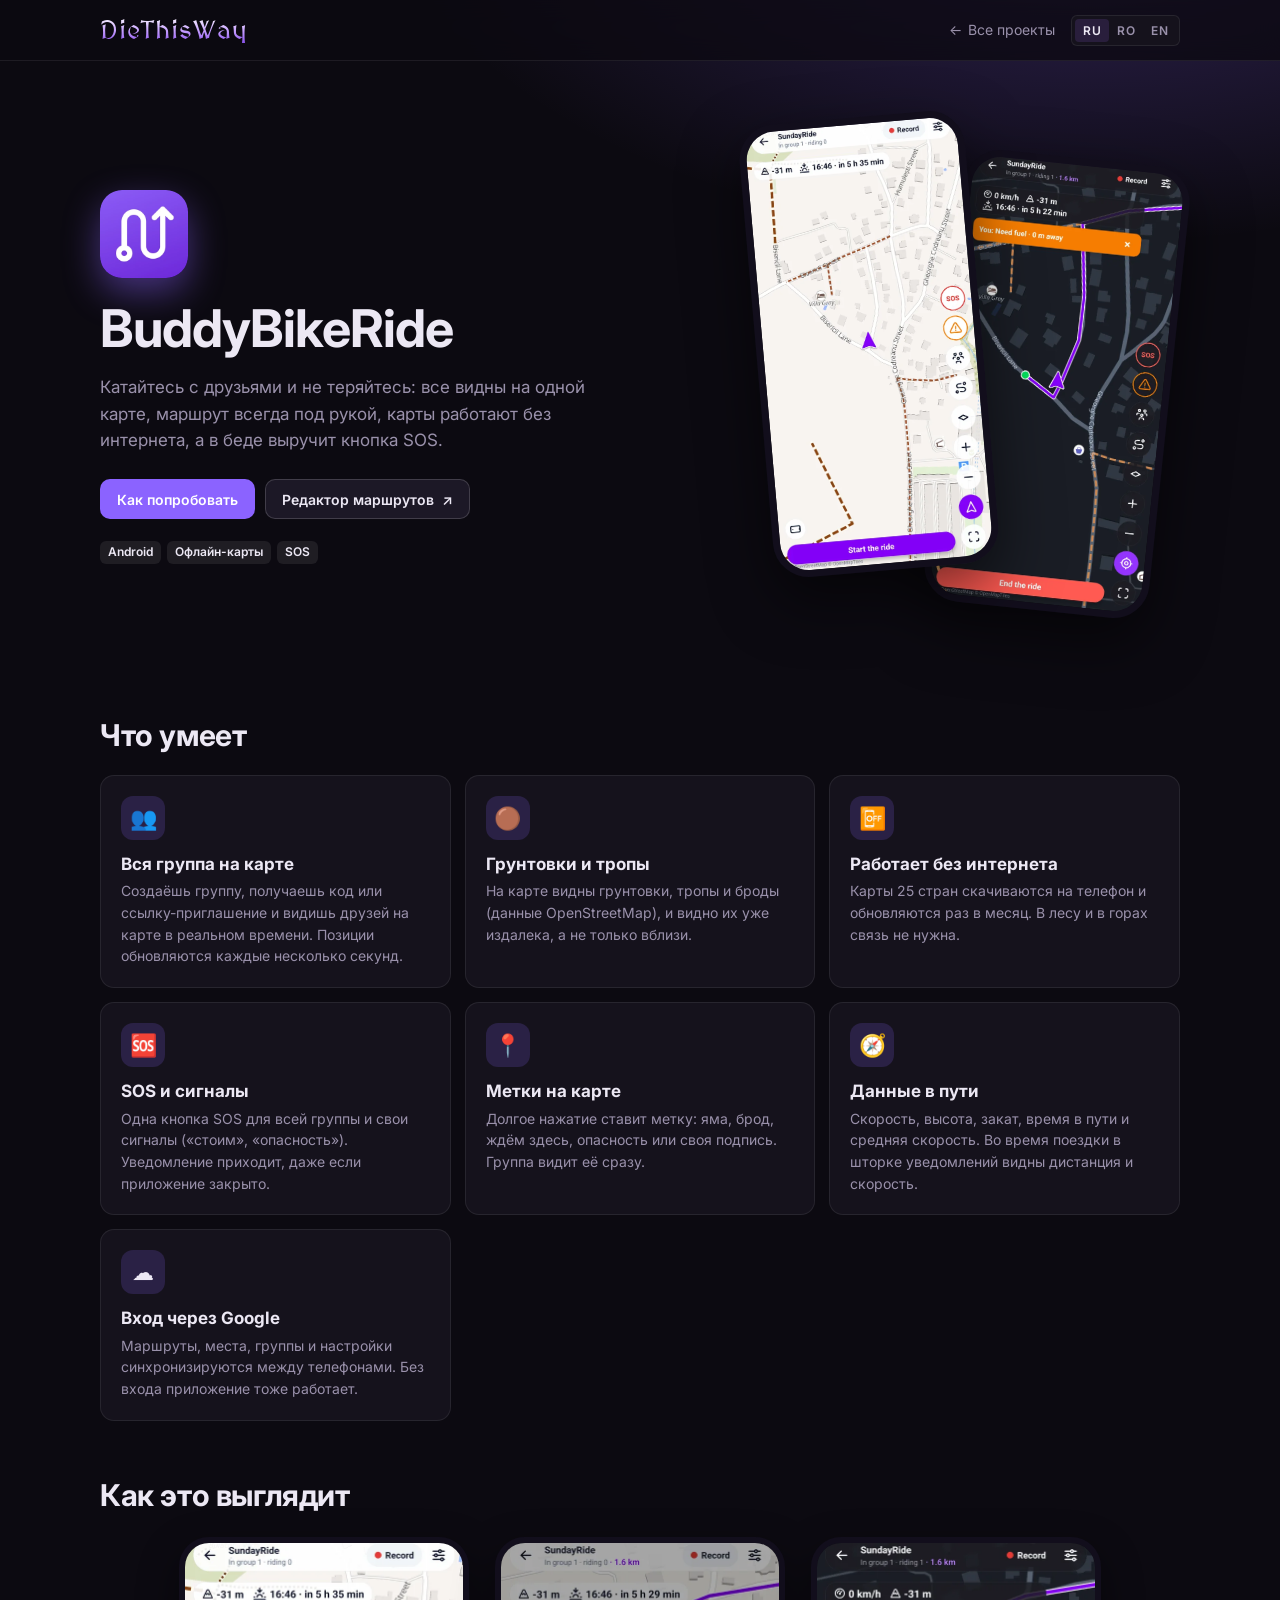
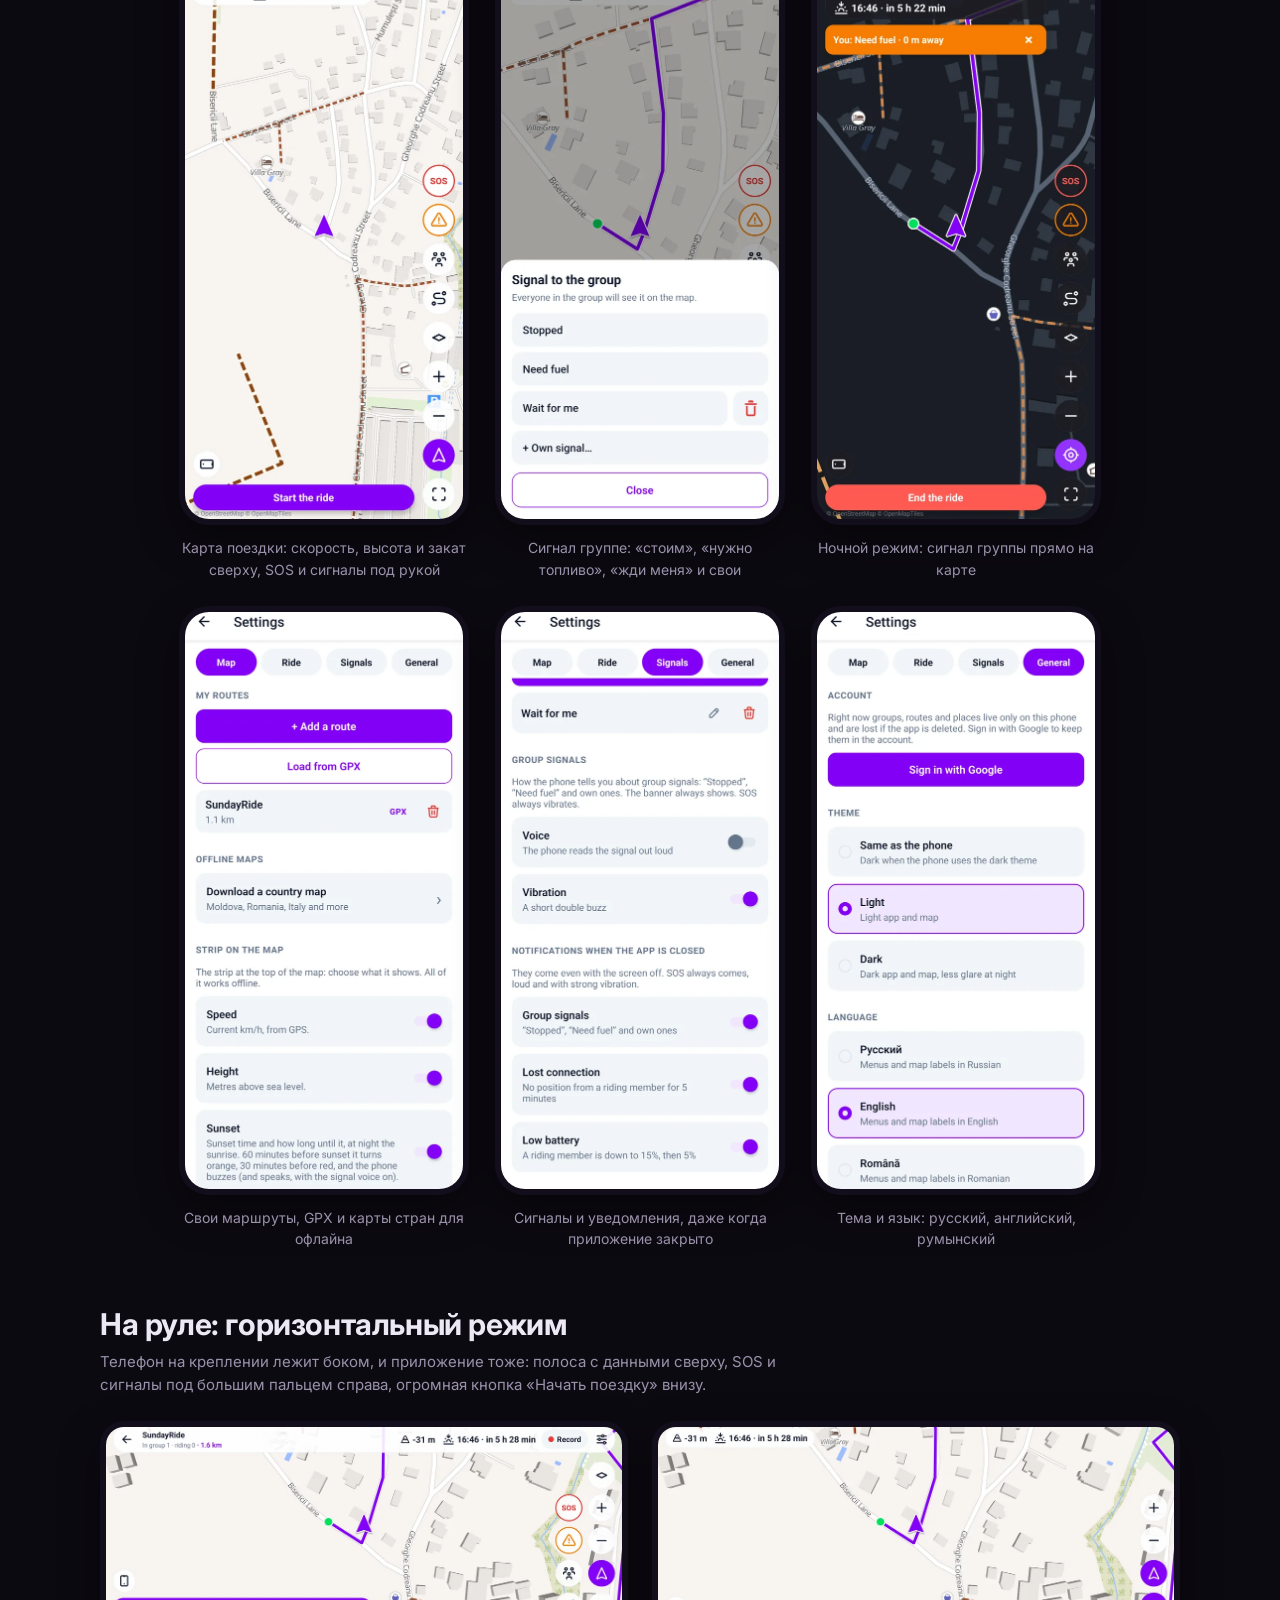
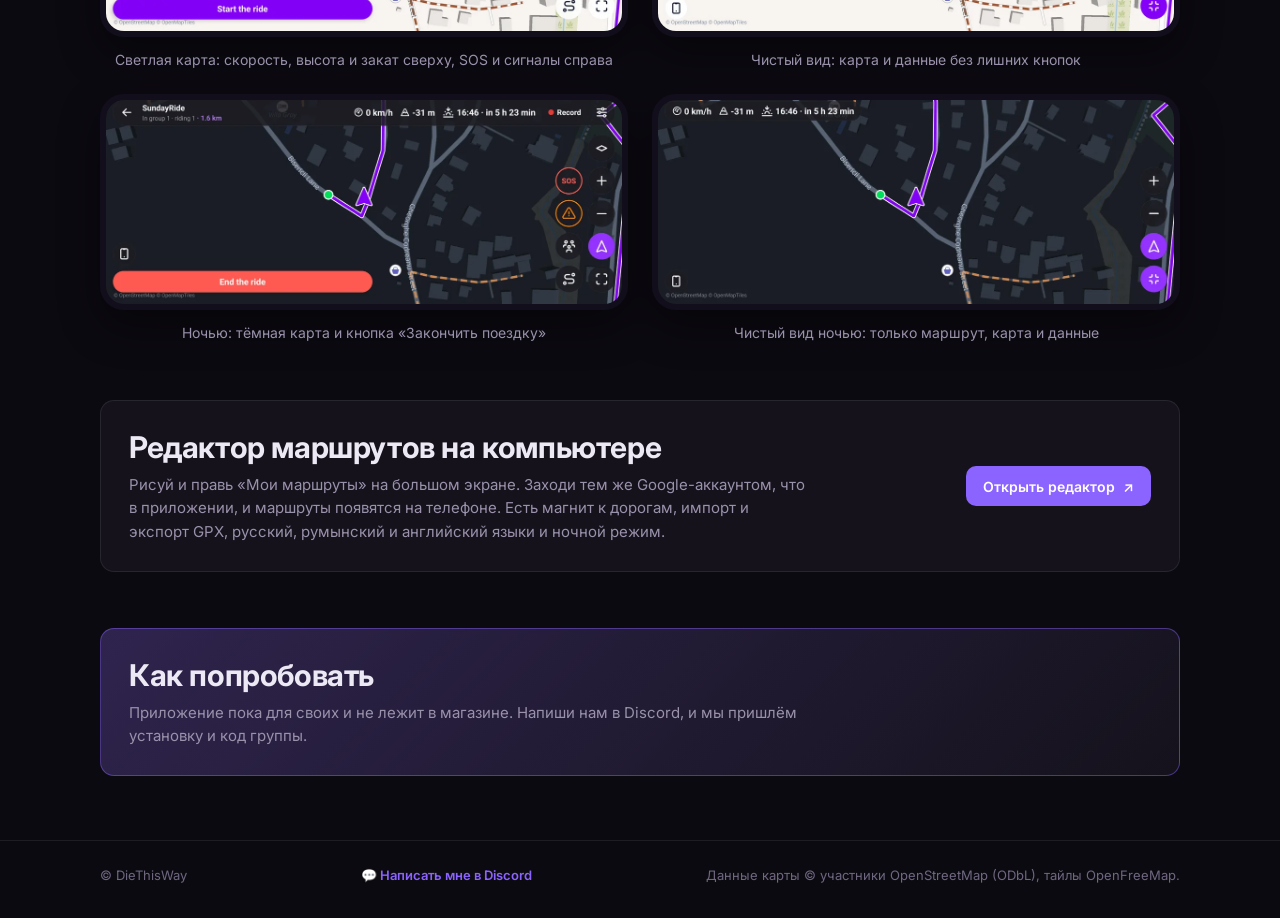
==== buddybikeride.html @ bca524d3 "Projects site: Hamster Massacre and BuddyBikeRide Co-Authored-By: Claude Sonnet 5.5 <noreply@anthrop" ====
<!doctype html>
<html lang="ru">
<head>
    <meta charset="utf-8">
    <meta name="viewport" content="width=device-width, initial-scale=1">
    <title>BuddyBikeRide</title>
    <meta name="description" content="BuddyBikeRide — приложение для групповых поездок на байке: друзья на одной карте с грунтовками, маршрутами, офлайн-картами и SOS.">
    <meta name="theme-color" content="#0c0a11">
    <meta property="og:title" content="BuddyBikeRide">
    <meta property="og:description" content="Групповые поездки на байке: все на одной карте, грунтовки, маршруты, офлайн-карты и SOS.">
    <meta property="og:image" content="https://diethisway.github.io/img/bbr/cover.webp">
    <link rel="icon" href="/img/bbr/icon.webp" type="image/webp">
    <link rel="preconnect" href="https://fonts.googleapis.com">
    <link rel="preconnect" href="https://fonts.gstatic.com" crossorigin>
    <link rel="stylesheet" href="https://fonts.googleapis.com/css2?family=Inter:wght@400;600;700&family=MedievalSharp&display=swap">
    <link rel="stylesheet" href="/css/site.css">
    <link rel="stylesheet" href="/css/project.css">
    <script src="/js/common.js" defer></script>
    <script src="/js/ro.js" defer></script>
    <script src="/js/bbr.js" defer></script>
</head>
<body class="project" style="--project-accent:#8b63ff">
    <header class="site-header">
        <div class="page">
            <a class="brand" href="/">DieThisWay</a>
            <nav class="header-nav" aria-label="Навигация" data-i18n-aria="ariaNav">
                <a class="back-link" href="/" aria-label="Все проекты" data-i18n-aria="backToProjects"><span aria-hidden="true">←</span> <span data-i18n="backToProjects">Все проекты</span></a>
                <div class="lang-switch" role="group" aria-label="Язык" data-i18n-aria="ariaLang">
                    <button type="button" data-lang="ru">RU</button>
                    <button type="button" data-lang="ro">RO</button>
                    <button type="button" data-lang="en">EN</button>
                </div>
            </nav>
        </div>
    </header>

    <main>
        <section class="page bbr-hero">
            <div class="hero-copy">
                <img class="app-icon" src="/img/bbr/icon.webp" width="88" height="88" alt="">
                <h1>BuddyBikeRide</h1>
                <p class="hero-lead" data-i18n="bbrLead">Катайтесь с друзьями и не теряйтесь: все видны на одной карте, маршрут всегда под рукой, карты работают без интернета, а в беде выручит кнопка SOS.</p>
                <div class="hero-actions">
                    <a class="btn btn-primary" href="#get" data-i18n="bbrTry">Как попробовать</a>
                    <a class="btn" href="https://diethisway.github.io/BuddyBikeRide-maps/editor/" target="_blank" rel="noopener"><span data-i18n="bbrEditorBtn">Редактор маршрутов</span> <span aria-hidden="true">↗</span></a>
                </div>
                <div class="chips" id="heroChips"></div>
            </div>
            <div class="hero-shots" aria-hidden="true">
                <img class="phone phone-back" src="/img/bbr/s-night.webp" alt="" width="560" height="1161">
                <img class="phone phone-front" src="/img/bbr/s-map.webp" alt="" width="560" height="1161">
            </div>
        </section>

        <section class="page bbr-section" aria-labelledby="featuresTitle">
            <h2 id="featuresTitle" data-i18n="bbrFeatures">Что умеет</h2>
            <div class="features" id="features"></div>
        </section>

        <section class="page bbr-section" aria-labelledby="shotsTitle">
            <h2 id="shotsTitle" data-i18n="bbrShots">Как это выглядит</h2>
            <div class="gallery" id="gallery"></div>
        </section>

        <section class="page bbr-section" aria-labelledby="landscapeTitle">
            <h2 id="landscapeTitle" data-i18n="bbrLandscape">На руле: горизонтальный режим</h2>
            <p class="section-lead" data-i18n="bbrLandscapeText">Телефон на креплении лежит боком, и приложение тоже: полоса с данными сверху, SOS и сигналы под большим пальцем справа, огромная кнопка «Начать поездку» внизу.</p>
            <div class="landscape" id="landscape"></div>
        </section>

        <section class="page bbr-section" aria-labelledby="editorTitle">
            <div class="callout">
                <div>
                    <h2 id="editorTitle" data-i18n="bbrEditorTitle">Редактор маршрутов на компьютере</h2>
                    <p data-i18n="bbrEditorText">Рисуй и правь «Мои маршруты» на большом экране. Заходи тем же Google-аккаунтом, что в приложении, и маршруты появятся на телефоне. Есть магнит к дорогам, импорт и экспорт GPX, русский, румынский и английский языки и ночной режим.</p>
                </div>
                <a class="btn btn-primary" href="https://diethisway.github.io/BuddyBikeRide-maps/editor/" target="_blank" rel="noopener"><span data-i18n="bbrEditorOpen">Открыть редактор</span> <span aria-hidden="true">↗</span></a>
            </div>
        </section>

        <section class="page bbr-section" id="get" aria-labelledby="getTitle">
            <div class="callout callout--accent">
                <div>
                    <h2 id="getTitle" data-i18n="bbrGetTitle">Как попробовать</h2>
                    <p data-i18n="bbrGetText">Приложение пока для своих и не лежит в магазине. Напиши нам в Discord, и мы пришлём установку и код группы.</p>
                </div>
            </div>
        </section>
    </main>

    <footer class="site-footer">
        <div class="page">
            <span>© DieThisWay</span>
            <button type="button" class="footer-link" data-discord data-i18n="writeMe">💬 Написать мне в Discord</button>
            <span data-i18n="bbrCredits">Данные карты © участники OpenStreetMap (ODbL), тайлы OpenFreeMap.</span>
        </div>
    </footer>
</body>
</html>
---- css/site.css ----
/* ========== Tokens ========== */
:root {
    color-scheme: dark;

    --bg: #0c0a11;
    --surface: #15121c;
    --surface-2: #1c1826;
    --surface-3: #252033;
    --border: rgba(255, 255, 255, 0.08);
    --border-strong: rgba(255, 255, 255, 0.16);

    --text: #ece8f4;
    --text-muted: #9a91ab;
    --text-faint: #6f6780;

    --accent: #a66bff;
    --accent-strong: #7c45e0;
    --accent-soft: rgba(166, 107, 255, 0.14);

    --ok: #3ccf7e;
    --warn: #f2c14e;
    --err: #ef5b5b;

    --radius-lg: 14px;
    --radius: 10px;
    --radius-sm: 6px;

    --font-ui: "Inter", system-ui, -apple-system, "Segoe UI", Roboto, sans-serif;
    --font-brand: "MedievalSharp", Georgia, serif;

    --page-width: 1120px;
    --ease: cubic-bezier(0.2, 0.7, 0.2, 1);
}

/* Cross-document page transitions: the card cover morphs into the game page header. */
@view-transition {
    navigation: auto;
}

::view-transition-old(root),
::view-transition-new(root) {
    animation-duration: 280ms;
}

@media (prefers-reduced-motion: reduce) {
    @view-transition {
        navigation: none;
    }

    *,
    *::before,
    *::after {
        animation-duration: 0.01ms !important;
        transition-duration: 0.01ms !important;
    }
}

/* ========== Base ========== */
*,
*::before,
*::after {
    box-sizing: border-box;
}

html {
    scrollbar-color: rgba(166, 107, 255, 0.45) transparent;
    scrollbar-width: thin;
}

body {
    margin: 0;
    min-height: 100vh;
    font: 400 15px/1.55 var(--font-ui);
    color: var(--text);
    background:
        radial-gradient(1100px 520px at 50% -180px, rgba(124, 69, 224, 0.22), transparent 70%),
        var(--bg);
    -webkit-font-smoothing: antialiased;
}

a {
    color: inherit;
}

h1,
h2,
h3 {
    margin: 0;
    line-height: 1.2;
    font-weight: 700;
}

p {
    margin: 0;
}

:focus-visible {
    outline: 2px solid var(--accent);
    outline-offset: 3px;
    border-radius: var(--radius-sm);
}

.visually-hidden {
    position: absolute;
    width: 1px;
    height: 1px;
    overflow: hidden;
    clip: rect(0 0 0 0);
    white-space: nowrap;
}

.page {
    width: 100%;
    max-width: var(--page-width);
    margin: 0 auto;
    padding: 0 20px;
}

/* ========== Header ========== */
.site-header {
    position: sticky;
    top: 0;
    z-index: 10;
    background: rgba(12, 10, 17, 0.78);
    backdrop-filter: blur(12px);
    -webkit-backdrop-filter: blur(12px);
    border-bottom: 1px solid var(--border);
    view-transition-name: site-header;
}

.site-header .page {
    display: flex;
    align-items: center;
    gap: 16px;
    height: 60px;
}

.brand {
    font: 400 26px/1 var(--font-brand);
    letter-spacing: 1px;
    text-decoration: none;
    background: linear-gradient(180deg, #f3eaff 10%, #c39bff 55%, #8a52ea 100%);
    -webkit-background-clip: text;
    background-clip: text;
    color: transparent;
}

.header-nav {
    margin-left: auto;
    display: flex;
    align-items: center;
    gap: 6px;
}

.back-link {
    display: inline-flex;
    align-items: center;
    gap: 6px;
    padding: 6px 10px;
    border-radius: var(--radius-sm);
    color: var(--text-muted);
    font-size: 14px;
    text-decoration: none;
}

.back-link:hover {
    color: var(--text);
    background: var(--surface-2);
}

.lang-switch {
    display: inline-flex;
    padding: 3px;
    border: 1px solid var(--border);
    border-radius: var(--radius-sm);
    background: var(--surface);
}

.lang-switch button {
    border: 0;
    padding: 4px 8px;
    border-radius: 4px;
    background: transparent;
    color: var(--text-muted);
    font: 600 12px var(--font-ui);
    letter-spacing: 0.5px;
    cursor: pointer;
}

.lang-switch button[aria-pressed="true"] {
    background: var(--accent-soft);
    color: var(--text);
}

/* ========== Status ========== */
.status {
    display: inline-flex;
    align-items: center;
    gap: 8px;
    font-size: 13px;
    font-weight: 600;
    color: var(--text-muted);
}

.status-dot {
    position: relative;
    width: 8px;
    height: 8px;
    border-radius: 50%;
    background: var(--text-faint);
    flex: none;
}

.status[data-state="online"] {
    color: var(--ok);
}

.status[data-state="online"] .status-dot {
    background: var(--ok);
}

.status[data-state="online"] .status-dot::after {
    content: "";
    position: absolute;
    inset: -4px;
    border-radius: 50%;
    border: 2px solid var(--ok);
    opacity: 0;
    animation: ping 2.4s var(--ease) infinite;
}

.status[data-state="starting"] {
    color: var(--warn);
}

.status[data-state="starting"] .status-dot {
    background: var(--warn);
}

.status[data-state="offline"] {
    color: var(--err);
}

.status[data-state="offline"] .status-dot {
    background: var(--err);
}

@keyframes ping {
    0% {
        transform: scale(0.6);
        opacity: 0.7;
    }

    80%,
    100% {
        transform: scale(1.8);
        opacity: 0;
    }
}

.pill {
    display: inline-flex;
    align-items: center;
    padding: 5px 10px;
    border-radius: 999px;
    background: rgba(12, 10, 17, 0.72);
    border: 1px solid var(--border);
    backdrop-filter: blur(6px);
    -webkit-backdrop-filter: blur(6px);
}

.chip {
    display: inline-block;
    padding: 2px 8px;
    border-radius: var(--radius-sm);
    background: rgba(255, 255, 255, 0.08);
    color: var(--text);
    font-size: 12px;
    font-weight: 600;
}

/* ========== Buttons ========== */
.btn {
    display: inline-flex;
    align-items: center;
    justify-content: center;
    gap: 8px;
    height: 40px;
    padding: 0 16px;
    border-radius: var(--radius);
    border: 1px solid var(--border-strong);
    background: var(--surface-2);
    color: var(--text);
    font: 600 14px var(--font-ui);
    text-decoration: none;
    cursor: pointer;
    transition: background 150ms, border-color 150ms, transform 150ms var(--ease);
}

.btn:hover {
    background: var(--surface-3);
    border-color: rgba(255, 255, 255, 0.24);
}

.btn:active {
    transform: translateY(1px);
}

.btn-primary {
    background: var(--accent-strong);
    border-color: transparent;
    color: #fff;
}

.btn-primary:hover {
    background: #8b55ec;
    border-color: transparent;
}

/* ========== Footer ========== */
.site-footer {
    margin-top: 64px;
    padding: 24px 0 32px;
    border-top: 1px solid var(--border);
    color: var(--text-faint);
    font-size: 13px;
}

.site-footer .page {
    display: flex;
    flex-wrap: wrap;
    gap: 8px 24px;
    justify-content: space-between;
}

/* ========== Shared states ========== */
.skeleton {
    background: linear-gradient(90deg, var(--surface-2), var(--surface-3), var(--surface-2));
    background-size: 200% 100%;
    animation: shimmer 1.4s linear infinite;
    border-radius: var(--radius-sm);
}

@keyframes shimmer {
    to {
        background-position: -200% 0;
    }
}

.empty {
    padding: 32px 16px;
    text-align: center;
    color: var(--text-muted);
}

@media (max-width: 480px) {
    /* the arrow alone is enough next to the logo on phones */
    .back-link [data-i18n] {
        position: absolute;
        width: 1px;
        height: 1px;
        overflow: hidden;
        clip: rect(0 0 0 0);
    }

    .back-link {
        font-size: 18px;
    }
}

/* ========== Header account ========== */
.header-account {
    display: inline-flex;
    align-items: center;
    gap: 2px;
}

.header-link {
    padding: 6px 10px;
    border: 0;
    border-radius: var(--radius-sm);
    background: none;
    color: var(--text-muted);
    font: 600 14px var(--font-ui);
    text-decoration: none;
    cursor: pointer;
}

.header-link:hover {
    color: var(--text);
    background: var(--surface-2);
}

.header-user {
    color: var(--accent);
}

.header-user::before {
    content: "";
    display: inline-block;
    width: 8px;
    height: 8px;
    margin-right: 8px;
    border-radius: 50%;
    background: var(--accent);
    vertical-align: middle;
}

/* ========== Toast ========== */
.toast {
    position: fixed;
    left: 50%;
    bottom: 24px;
    z-index: 50;
    padding: 10px 16px;
    border: 1px solid color-mix(in srgb, var(--ok) 45%, transparent);
    border-radius: var(--radius);
    background: var(--surface-2);
    color: var(--text);
    font-size: 14px;
    font-weight: 600;
    box-shadow: 0 12px 32px rgba(0, 0, 0, 0.5);
    transform: translate(-50%, 16px);
    opacity: 0;
    pointer-events: none;
    transition: opacity 200ms, transform 200ms var(--ease);
}

.toast--visible {
    opacity: 1;
    transform: translate(-50%, 0);
}

/* ========== Phone menu (built by common.js) ========== */
.menu-toggle,
.header-menu {
    display: none;
}

@media (max-width: 640px) {
    .site-header .page {
        gap: 10px;
    }

    .brand {
        font-size: 22px;
        white-space: nowrap;
    }

    .header-nav {
        gap: 8px;
    }

    .menu-toggle {
        display: inline-grid;
        place-items: center;
        width: 40px;
        height: 40px;
        padding: 0;
        border: 1px solid var(--border-strong);
        border-radius: var(--radius);
        background: var(--surface-2);
        color: var(--text);
        cursor: pointer;
    }

    /* three bars that turn into a cross */
    .menu-toggle-bars,
    .menu-toggle-bars::before,
    .menu-toggle-bars::after {
        display: block;
        width: 18px;
        height: 2px;
        border-radius: 1px;
        background: currentColor;
        transition: transform 200ms var(--ease), background 200ms;
    }

    .menu-toggle-bars {
        position: relative;
    }

    .menu-toggle-bars::before,
    .menu-toggle-bars::after {
        content: "";
        position: absolute;
        left: 0;
    }

    .menu-toggle-bars::before { top: -6px; }
    .menu-toggle-bars::after { top: 6px; }

    .menu-open .menu-toggle-bars { background: transparent; }
    .menu-open .menu-toggle-bars::before { transform: translateY(6px) rotate(45deg); }
    .menu-open .menu-toggle-bars::after { transform: translateY(-6px) rotate(-45deg); }

    .header-menu:not([hidden]) {
        display: block;
        border-top: 1px solid var(--border);
        background: rgba(12, 10, 17, 0.96);
        animation: menu-in 180ms var(--ease);
    }

    .site-header .header-menu .page {
        height: auto;
        display: flex;
        flex-direction: column;
        align-items: stretch;
        gap: 4px;
        padding-top: 10px;
        padding-bottom: 14px;
    }

    .header-menu .back-link,
    .header-menu .header-link {
        width: 100%;
        padding: 12px 10px;
        font-size: 16px;
        text-align: left;
    }

    /* the label is hidden next to the logo on small screens; in the menu it's needed */
    .header-menu .back-link [data-i18n] {
        position: static;
        width: auto;
        height: auto;
        overflow: visible;
        clip: auto;
    }

    .header-menu .header-account {
        display: flex;
        flex-direction: column;
        align-items: stretch;
        gap: 2px;
        border-top: 1px solid var(--border);
        padding-top: 4px;
    }

    .header-menu .lang-switch {
        align-self: flex-start;
        margin: 8px 10px 0;
    }

    .header-menu .lang-switch button {
        padding: 8px 16px;
        font-size: 14px;
    }
}

@keyframes menu-in {
    from { opacity: 0; transform: translateY(-6px); }
}

@media (max-width: 400px) {
    .page {
        padding: 0 12px;
    }
}

/* ========== Cursor light (common.js sets --mx/--my) ==========
   Lives under everything: opaque cards cover it, so it only shows on the page background. */
body::before {
    content: "";
    position: fixed;
    inset: 0;
    z-index: -1;
    pointer-events: none;
    background: radial-gradient(520px circle at var(--mx, 50%) var(--my, -400px),
        rgba(166, 107, 255, 0.16), rgba(124, 69, 224, 0.06) 40%, transparent 70%);
    opacity: 0;
    transition: opacity 400ms ease;
}

html.cursor-light body::before {
    opacity: 1;
}

/* ========== Account switcher (header) ========== */
.account-menu {
    position: relative;
}

.account-panel {
    position: absolute;
    top: calc(100% + 8px);
    right: 0;
    z-index: 30;
    min-width: 230px;
    padding: 6px;
    border: 1px solid var(--border-strong);
    border-radius: var(--radius);
    background: var(--surface-2);
    box-shadow: 0 16px 40px rgba(0, 0, 0, 0.55);
}

.account-list {
    margin: 0;
    padding: 0;
    list-style: none;
}

.account-row {
    display: flex;
    align-items: center;
    border-radius: var(--radius-sm);
}

.account-row:hover {
    background: var(--surface-3);
}

.account-item,
.account-forget {
    border: 0;
    background: none;
    color: var(--text);
    font: 600 14px var(--font-ui);
    cursor: pointer;
}

.account-item {
    flex: 1;
    padding: 9px 10px;
    text-align: left;
}

.is-current .account-item {
    color: var(--accent);
    cursor: default;
}

.account-forget {
    padding: 6px 10px;
    color: var(--text-faint);
    font-size: 18px;
    line-height: 1;
}

.account-forget:hover {
    color: var(--err);
}

.account-add {
    display: block;
    margin-top: 4px;
    padding: 9px 10px;
    border-top: 1px solid var(--border);
    color: var(--text-muted);
    font-size: 14px;
    font-weight: 600;
    text-decoration: none;
}

.account-add:hover {
    color: var(--text);
}

@media (max-width: 640px) {
    .header-menu .account-menu {
        width: 100%;
    }

    .header-menu .account-panel {
        position: static;
        margin: 4px 0 6px;
        box-shadow: none;
    }
}

/* ========== Footer: write to me ========== */
.footer-link {
    padding: 0;
    border: 0;
    background: none;
    color: var(--accent);
    font: 600 13px var(--font-ui);
    cursor: pointer;
}

.footer-link:hover {
    color: var(--text);
    text-decoration: underline;
}
---- css/project.css ----
/* Project presentation pages (BuddyBikeRide): hero, feature cards, screenshots, call-outs. */
body.project {
    --accent: var(--project-accent, #a66bff);
    background:
        radial-gradient(1000px 520px at 85% -120px, color-mix(in srgb, var(--project-accent) 30%, transparent), transparent 70%),
        var(--bg);
}

main {
    overflow-x: clip;
}

/* ========== Hero ========== */
.bbr-hero {
    display: grid;
    grid-template-columns: minmax(0, 1.1fr) minmax(0, 0.9fr);
    gap: 32px;
    align-items: center;
    padding-top: 56px;
    padding-bottom: 24px;
}

.app-icon {
    display: block;
    border-radius: 22px;
    box-shadow: 0 14px 36px color-mix(in srgb, var(--project-accent) 45%, transparent);
}

.hero-copy h1 {
    margin-top: 20px;
    font-size: clamp(34px, 5vw, 52px);
    letter-spacing: -1px;
}

.hero-lead {
    margin-top: 14px;
    max-width: 520px;
    color: var(--text-muted);
    font-size: 17px;
}

.hero-actions {
    display: flex;
    flex-wrap: wrap;
    gap: 10px;
    margin-top: 26px;
}

.hero-actions .btn-primary {
    background: var(--project-accent);
}

.chips {
    display: flex;
    flex-wrap: wrap;
    gap: 6px;
    margin-top: 22px;
}

/* two phones overlapping, the front one slightly rotated */
.hero-shots {
    position: relative;
    height: 520px;
}

.phone {
    position: absolute;
    width: 48%;
    height: auto;
    border: 7px solid #120e1c;
    border-radius: 36px;
    box-shadow: 0 24px 60px rgba(0, 0, 0, 0.55);
}

.phone-back {
    right: 2%;
    top: 40px;
    transform: rotate(6deg);
}

.phone-front {
    left: 10%;
    top: 0;
    transform: rotate(-5deg);
}

/* ========== Sections ========== */
.bbr-section {
    padding-top: 56px;
}

.bbr-section h2 {
    font-size: clamp(22px, 3vw, 30px);
    letter-spacing: -0.4px;
}

.features {
    display: grid;
    grid-template-columns: repeat(auto-fill, minmax(260px, 1fr));
    gap: 14px;
    margin-top: 22px;
}

.feature {
    padding: 20px;
    border: 1px solid var(--border);
    border-radius: var(--radius-lg);
    background: var(--surface);
}

.feature-icon {
    display: grid;
    place-items: center;
    width: 44px;
    height: 44px;
    border-radius: 12px;
    background: color-mix(in srgb, var(--project-accent) 18%, transparent);
    font-size: 22px;
    line-height: 1;
}

.feature h3 {
    margin-top: 14px;
    font-size: 17px;
}

.feature p {
    margin-top: 6px;
    color: var(--text-muted);
    font-size: 14px;
}

/* ========== Gallery ========== */
.gallery {
    display: grid;
    grid-template-columns: repeat(auto-fit, minmax(200px, 290px));
    justify-content: center;
    gap: 26px;
    margin-top: 24px;
    align-items: start;
}

.gallery figure {
    margin: 0;
}

.gallery img {
    display: block;
    width: 100%;
    height: auto;
    border: 6px solid #120e1c;
    border-radius: 30px;
    box-shadow: 0 16px 40px rgba(0, 0, 0, 0.45);
}

.gallery figcaption {
    margin-top: 12px;
    color: var(--text-muted);
    font-size: 14px;
    text-align: center;
}

/* ========== Call-outs ========== */
.callout {
    display: flex;
    flex-wrap: wrap;
    align-items: center;
    justify-content: space-between;
    gap: 20px;
    padding: 28px;
    border: 1px solid var(--border);
    border-radius: var(--radius-lg);
    background: var(--surface);
}

.callout p {
    margin-top: 8px;
    max-width: 680px;
    color: var(--text-muted);
}

.callout--accent {
    border-color: color-mix(in srgb, var(--project-accent) 45%, transparent);
    background: linear-gradient(135deg, color-mix(in srgb, var(--project-accent) 22%, var(--surface)), var(--surface));
}

.callout .btn-primary {
    background: var(--project-accent);
}

/* ========== Phones ========== */
@media (max-width: 820px) {
    .bbr-hero {
        grid-template-columns: minmax(0, 1fr);
        padding-top: 36px;
    }

    .hero-shots {
        height: 440px;
    }

    .phone {
        width: 50%;
    }

    .phone-front {
        left: 4%;
    }

    .phone-back {
        right: 4%;
    }

    .callout {
        padding: 22px;
    }
}

/* ========== Landscape (handlebar mount) ========== */
.section-lead {
    max-width: 680px;
    margin-top: 8px;
    color: var(--text-muted);
}

.landscape {
    display: grid;
    grid-template-columns: repeat(auto-fit, minmax(min(100%, 420px), 1fr));
    gap: 24px;
    margin-top: 24px;
}

.landscape figure {
    margin: 0;
}

.landscape img {
    display: block;
    width: 100%;
    height: auto;
    border: 6px solid #120e1c;
    border-radius: 24px;
    box-shadow: 0 16px 40px rgba(0, 0, 0, 0.45);
}

.landscape figcaption {
    margin-top: 12px;
    color: var(--text-muted);
    font-size: 14px;
    text-align: center;
}
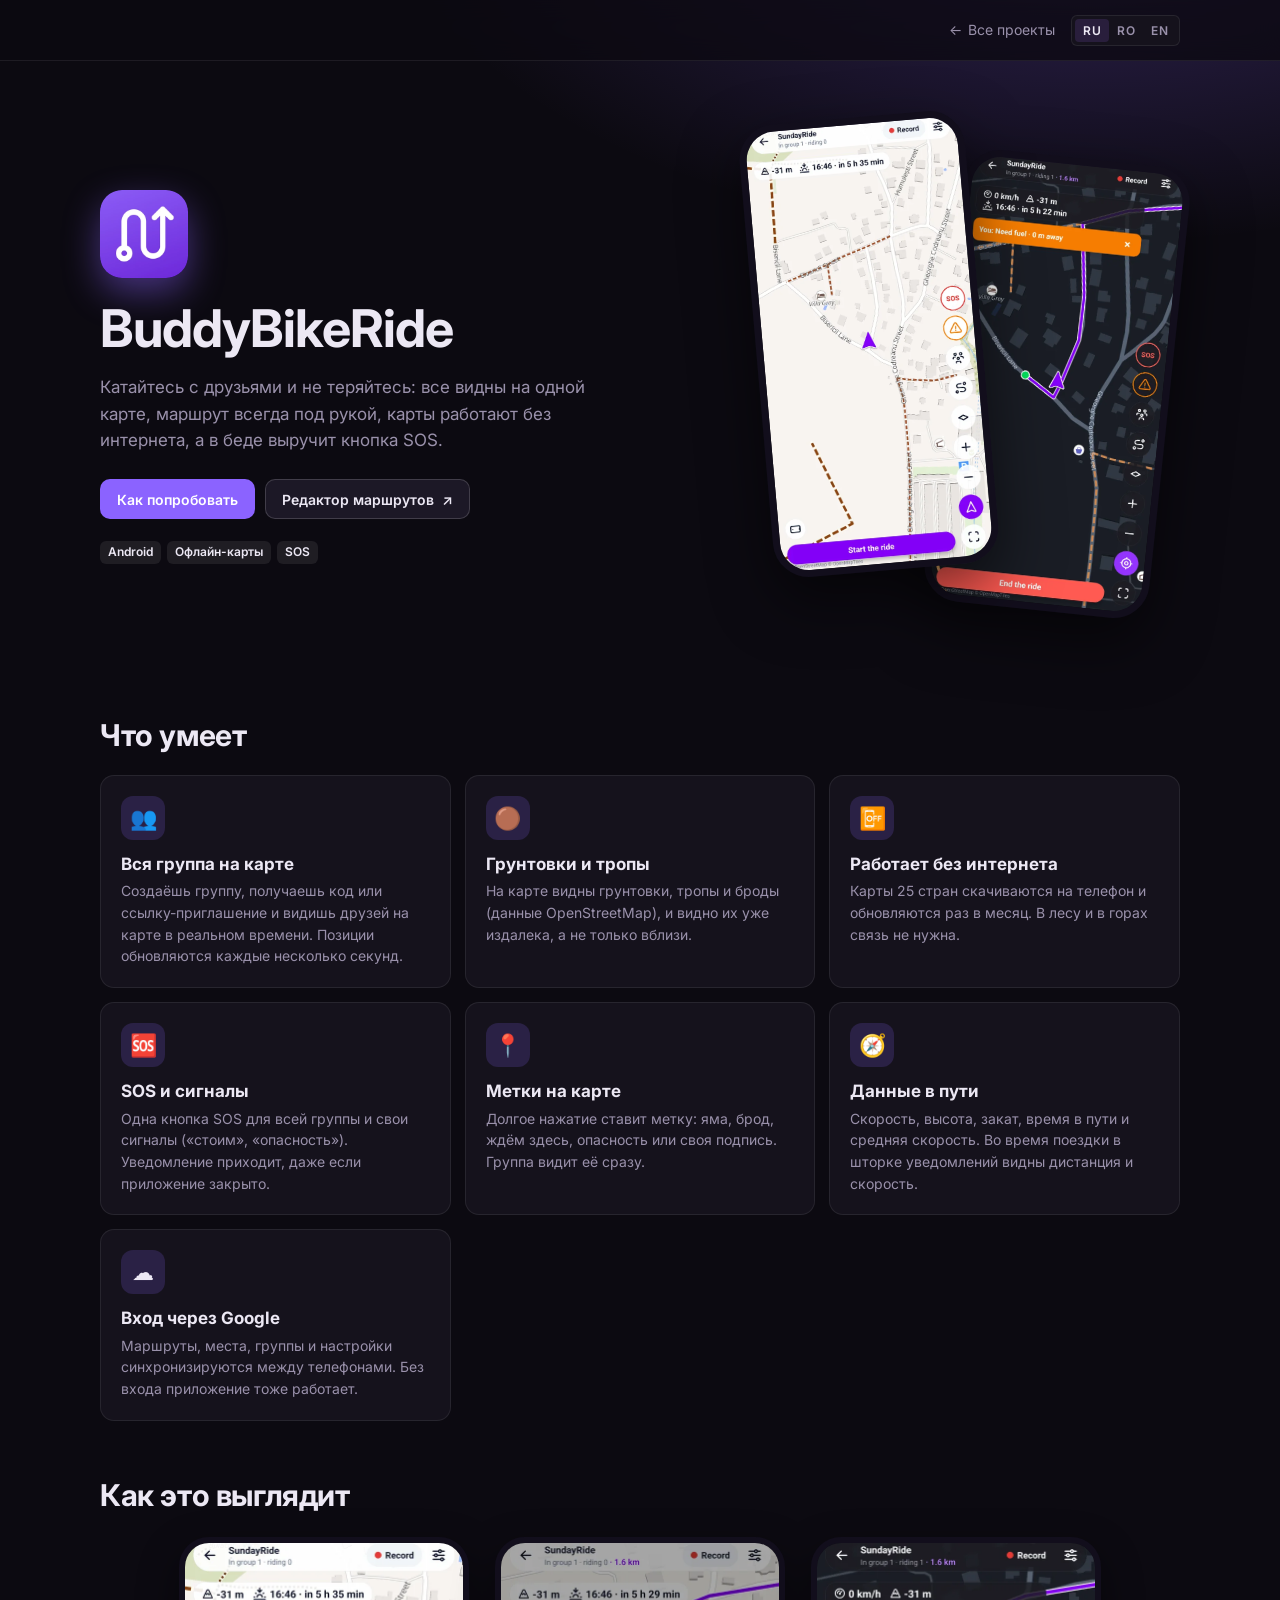
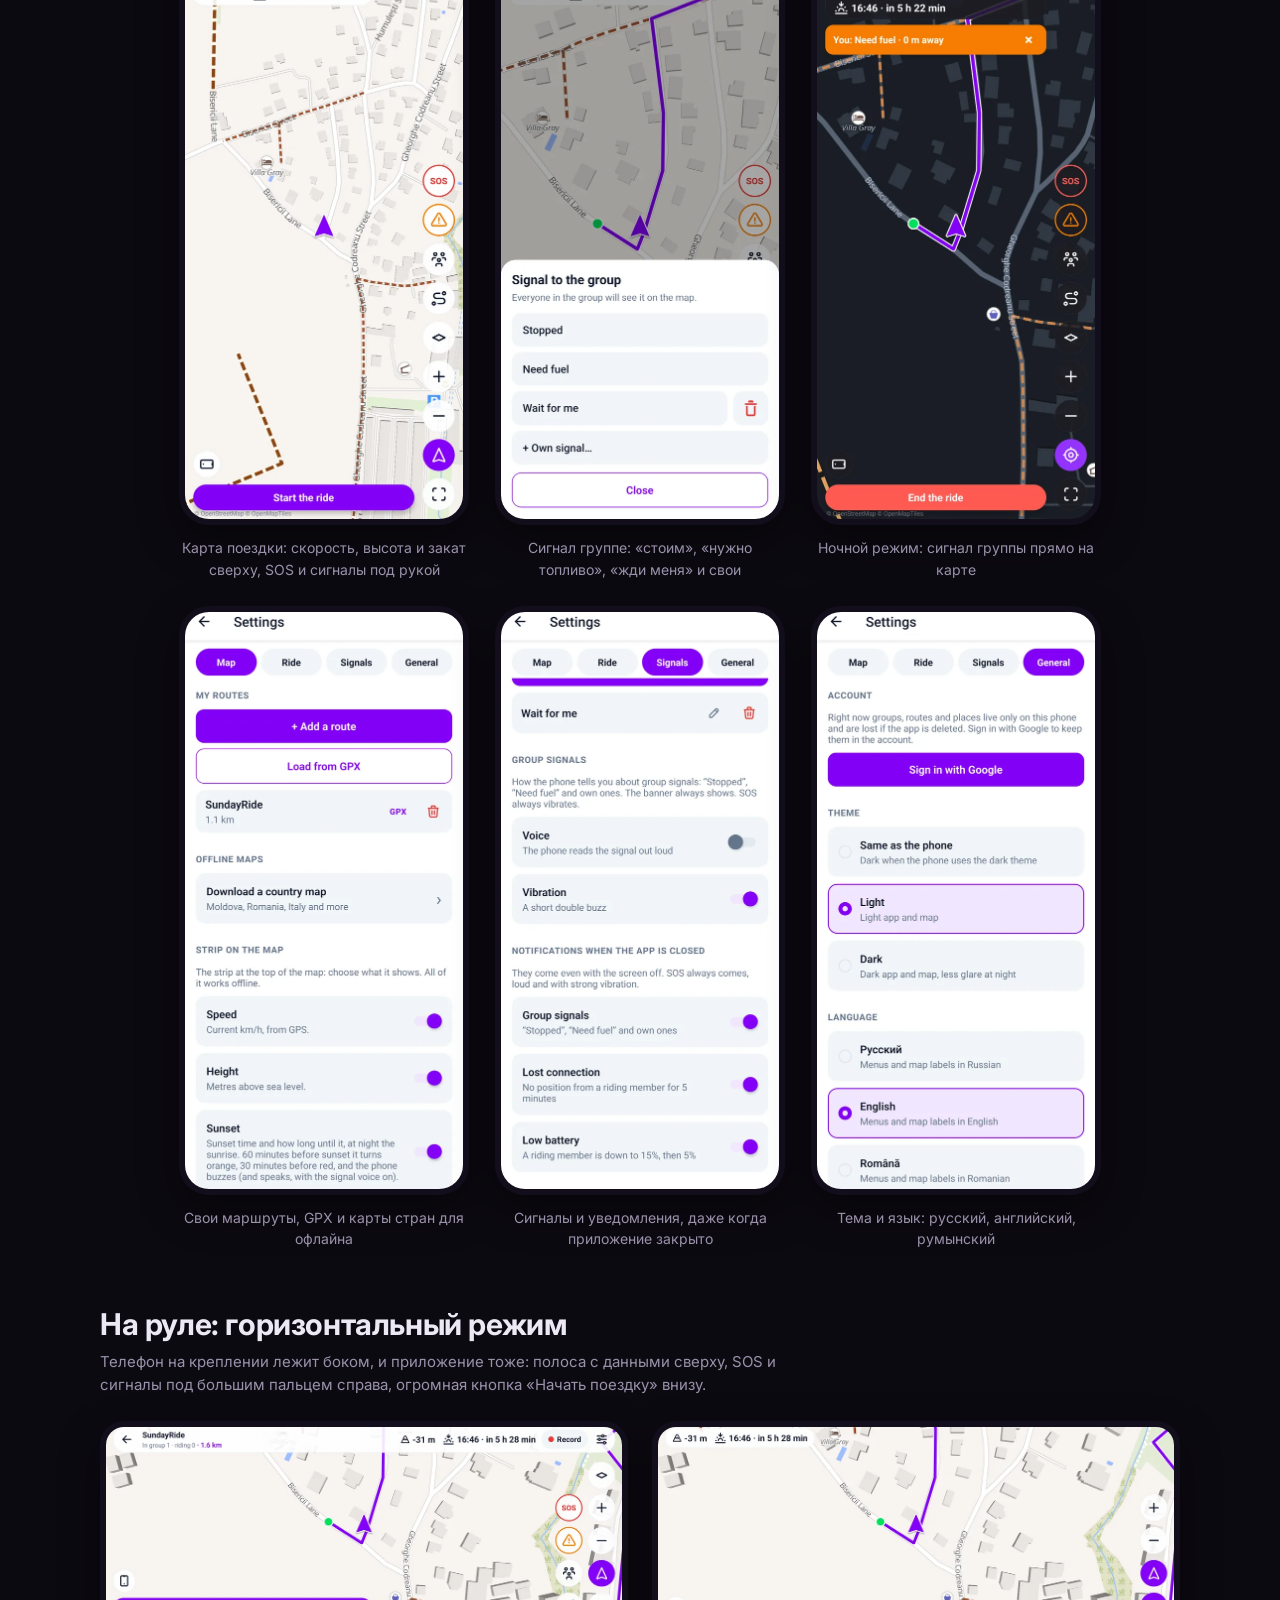
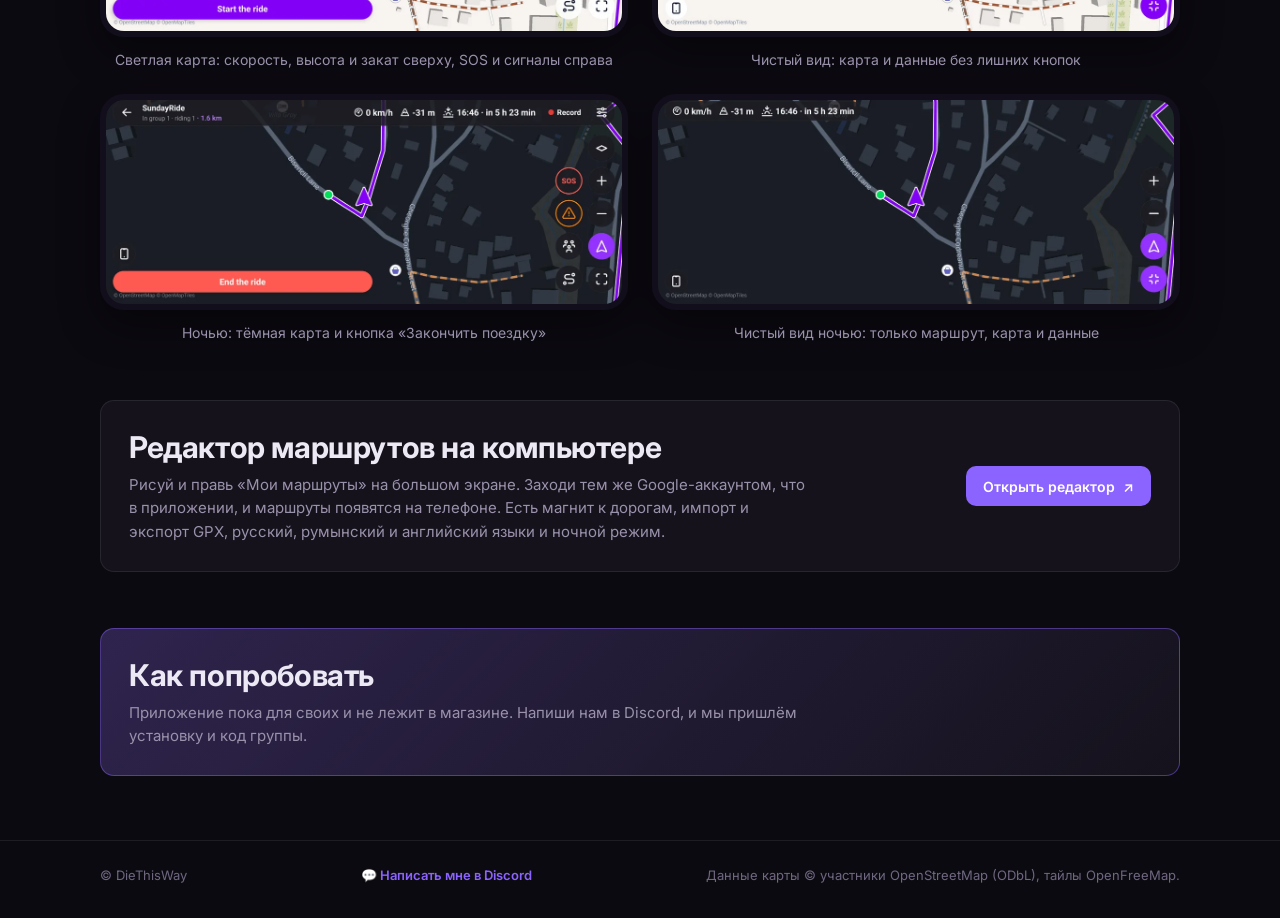
==== commit 652ce298: "Remove header logo text Co-Authored-By: Claude Sonnet 5.5 <noreply@anthropic.com>" ====
--- a/buddybikeride.html
+++ b/buddybikeride.html
@@ -22,7 +22,7 @@
 <body class="project" style="--project-accent:#8b63ff">
     <header class="site-header">
         <div class="page">
-            <a class="brand" href="/">DieThisWay</a>
+            <span aria-hidden="true"></span>
             <nav class="header-nav" aria-label="Навигация" data-i18n-aria="ariaNav">
                 <a class="back-link" href="/" aria-label="Все проекты" data-i18n-aria="backToProjects"><span aria-hidden="true">←</span> <span data-i18n="backToProjects">Все проекты</span></a>
                 <div class="lang-switch" role="group" aria-label="Язык" data-i18n-aria="ariaLang">
